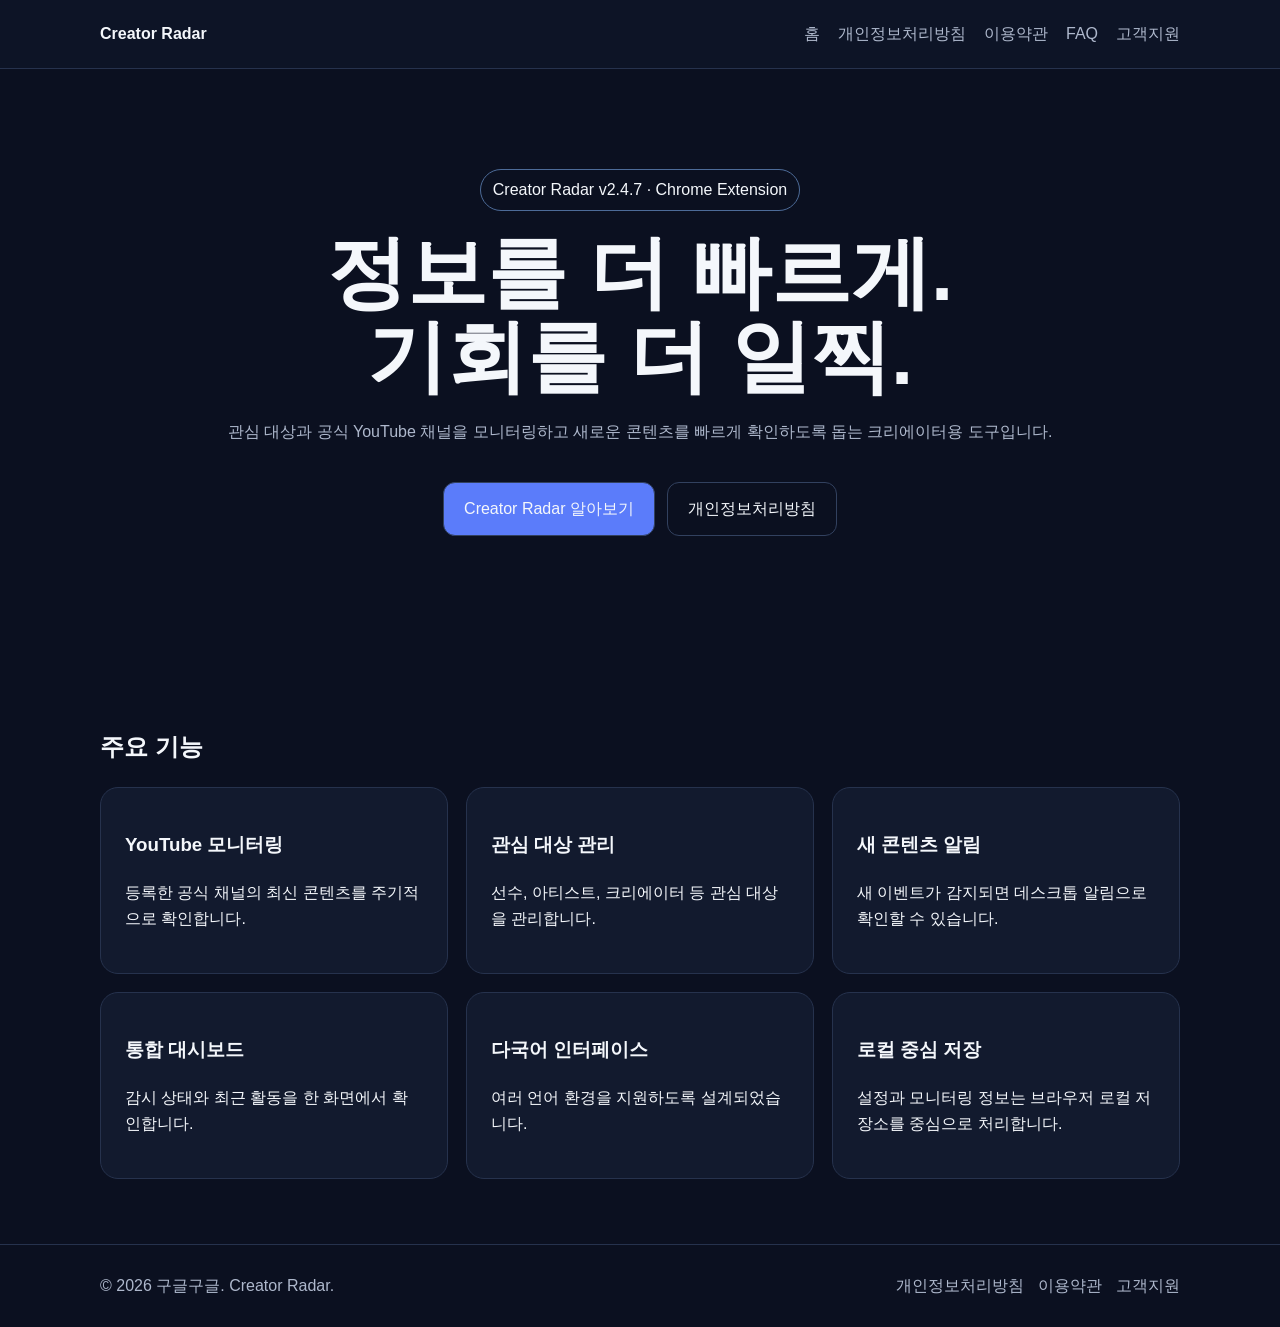
==== index.html @ c608281b "Add files via upload" ====
<!doctype html><html lang="ko"><head><meta charset="utf-8"><meta name="viewport" content="width=device-width,initial-scale=1"><meta name="description" content="Creator Radar 공식 홈페이지"><title>Creator Radar</title><link rel="stylesheet" href="assets/style.css"></head><body><header class="nav"><div class="container nav-inner"><a class="brand" href="index.html">Creator Radar</a><nav class="menu"><a href="index.html">홈</a><a href="privacy.html">개인정보처리방침</a><a href="terms.html">이용약관</a><a href="faq.html">FAQ</a><a href="support.html">고객지원</a></nav></div></header><main><section class="hero"><div class="container"><span class="badge">Creator Radar v2.4.7 · Chrome Extension</span><h1>정보를 더 빠르게.<br>기회를 더 일찍.</h1><p>관심 대상과 공식 YouTube 채널을 모니터링하고 새로운 콘텐츠를 빠르게 확인하도록 돕는 크리에이터용 도구입니다.</p><div class="actions"><a class="btn primary" href="support.html">Creator Radar 알아보기</a><a class="btn" href="privacy.html">개인정보처리방침</a></div></div></section><section class="section"><div class="container"><h2>주요 기능</h2><div class="grid"><div class="card"><h3>YouTube 모니터링</h3><p>등록한 공식 채널의 최신 콘텐츠를 주기적으로 확인합니다.</p></div><div class="card"><h3>관심 대상 관리</h3><p>선수, 아티스트, 크리에이터 등 관심 대상을 관리합니다.</p></div><div class="card"><h3>새 콘텐츠 알림</h3><p>새 이벤트가 감지되면 데스크톱 알림으로 확인할 수 있습니다.</p></div><div class="card"><h3>통합 대시보드</h3><p>감시 상태와 최근 활동을 한 화면에서 확인합니다.</p></div><div class="card"><h3>다국어 인터페이스</h3><p>여러 언어 환경을 지원하도록 설계되었습니다.</p></div><div class="card"><h3>로컬 중심 저장</h3><p>설정과 모니터링 정보는 브라우저 로컬 저장소를 중심으로 처리합니다.</p></div></div></div></section></main><footer class="footer"><div class="container footer-inner"><div>© 2026 구글구글. Creator Radar.</div><div class="small-links"><a href="privacy.html">개인정보처리방침</a><a href="terms.html">이용약관</a><a href="support.html">고객지원</a></div></div></footer></body></html>
---- assets/style.css ----
body{margin:0;font-family:Arial,sans-serif;background:#0b1020;color:#f4f7fb;line-height:1.65}a{color:inherit;text-decoration:none}.container{width:min(1080px,calc(100% - 36px));margin:auto}.nav{background:#0d1426;border-bottom:1px solid #26324d;position:sticky;top:0}.nav-inner{display:flex;justify-content:space-between;align-items:center;min-height:68px}.brand{font-weight:800}.menu{display:flex;gap:18px;color:#aeb8cc}.hero{text-align:center;padding:100px 0}.hero h1{font-size:clamp(2.6rem,7vw,5rem);line-height:1.05;margin:20px 0}.hero p,.lead,.content p,.content li{color:#aeb8cc}.badge{display:inline-block;padding:7px 12px;border:1px solid #4d6b98;border-radius:999px}.actions{margin-top:30px}.btn{display:inline-block;padding:13px 20px;border-radius:12px;margin:6px;border:1px solid #32415f}.primary{background:#5b7cfa}.section{padding:65px 0}.grid{display:grid;grid-template-columns:repeat(3,1fr);gap:18px}.card{background:#121a2e;border:1px solid #26324d;border-radius:18px;padding:24px}.content{max-width:850px;padding:70px 0}.content h1{font-size:clamp(2.2rem,5vw,4rem)}.content h2{margin-top:40px}.footer{border-top:1px solid #26324d;padding:28px 0;color:#aeb8cc}.footer-inner{display:flex;justify-content:space-between;gap:18px;flex-wrap:wrap}.small-links{display:flex;gap:14px;flex-wrap:wrap}@media(max-width:800px){.grid{grid-template-columns:1fr}.menu{display:none}}
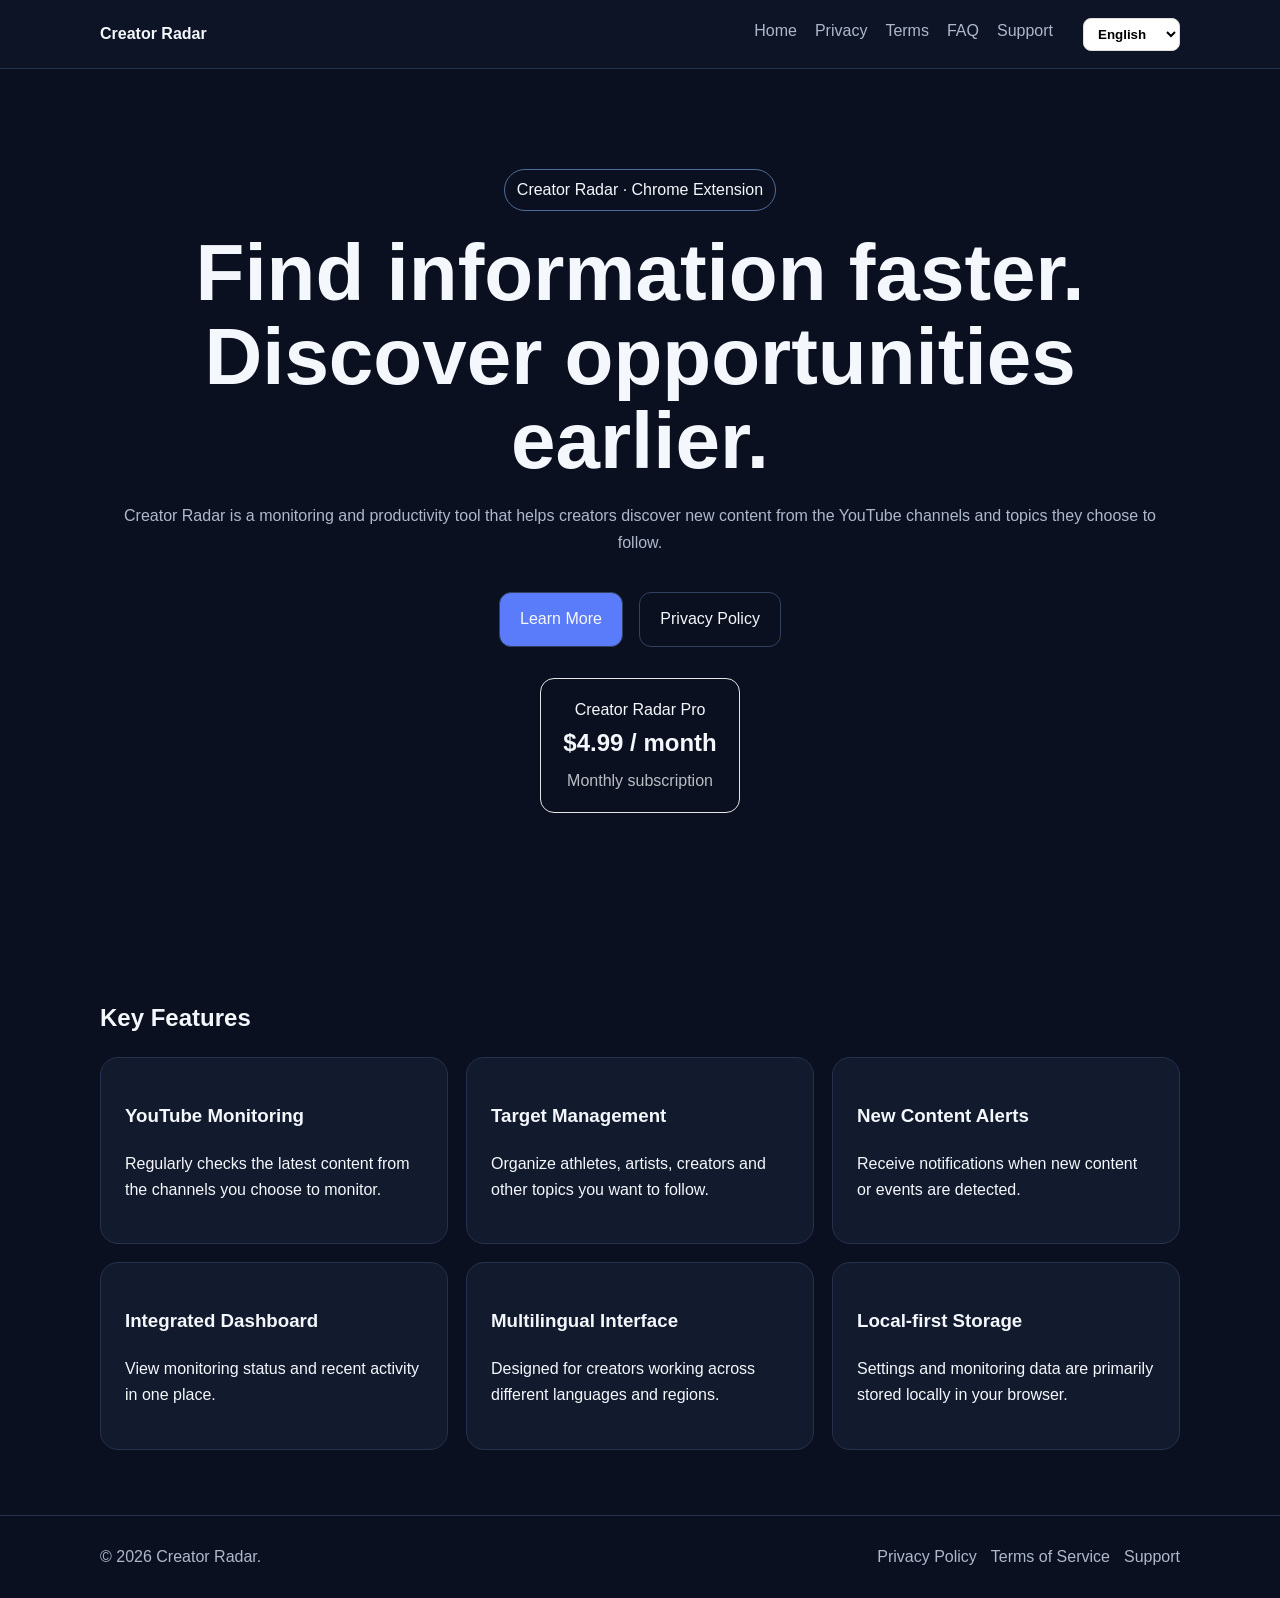
==== commit 19a7b0f3: "Update index.html" ====
--- a/index.html
+++ b/index.html
@@ -1 +1,607 @@
-<!doctype html><html lang="ko"><head><meta charset="utf-8"><meta name="viewport" content="width=device-width,initial-scale=1"><meta name="description" content="Creator Radar 공식 홈페이지"><title>Creator Radar</title><link rel="stylesheet" href="assets/style.css"></head><body><header class="nav"><div class="container nav-inner"><a class="brand" href="index.html">Creator Radar</a><nav class="menu"><a href="index.html">홈</a><a href="privacy.html">개인정보처리방침</a><a href="terms.html">이용약관</a><a href="faq.html">FAQ</a><a href="support.html">고객지원</a></nav></div></header><main><section class="hero"><div class="container"><span class="badge">Creator Radar v2.4.7 · Chrome Extension</span><h1>정보를 더 빠르게.<br>기회를 더 일찍.</h1><p>관심 대상과 공식 YouTube 채널을 모니터링하고 새로운 콘텐츠를 빠르게 확인하도록 돕는 크리에이터용 도구입니다.</p><div class="actions"><a class="btn primary" href="support.html">Creator Radar 알아보기</a><a class="btn" href="privacy.html">개인정보처리방침</a></div></div></section><section class="section"><div class="container"><h2>주요 기능</h2><div class="grid"><div class="card"><h3>YouTube 모니터링</h3><p>등록한 공식 채널의 최신 콘텐츠를 주기적으로 확인합니다.</p></div><div class="card"><h3>관심 대상 관리</h3><p>선수, 아티스트, 크리에이터 등 관심 대상을 관리합니다.</p></div><div class="card"><h3>새 콘텐츠 알림</h3><p>새 이벤트가 감지되면 데스크톱 알림으로 확인할 수 있습니다.</p></div><div class="card"><h3>통합 대시보드</h3><p>감시 상태와 최근 활동을 한 화면에서 확인합니다.</p></div><div class="card"><h3>다국어 인터페이스</h3><p>여러 언어 환경을 지원하도록 설계되었습니다.</p></div><div class="card"><h3>로컬 중심 저장</h3><p>설정과 모니터링 정보는 브라우저 로컬 저장소를 중심으로 처리합니다.</p></div></div></div></section></main><footer class="footer"><div class="container footer-inner"><div>© 2026 구글구글. Creator Radar.</div><div class="small-links"><a href="privacy.html">개인정보처리방침</a><a href="terms.html">이용약관</a><a href="support.html">고객지원</a></div></div></footer></body></html>+<!doctype html>
+<html lang="en">
+<head>
+<meta charset="utf-8">
+<meta name="viewport" content="width=device-width,initial-scale=1">
+
+<meta
+  name="description"
+  content="Creator Radar - Real-time information radar for creators">
+
+<title>Creator Radar</title>
+
+<link rel="stylesheet" href="assets/style.css">
+
+<style>
+.language-select{
+  margin-left:12px;
+  padding:7px 10px;
+  border:1px solid #ddd;
+  border-radius:8px;
+  background:#fff;
+  cursor:pointer;
+  font-weight:600;
+}
+
+.price-box{
+  margin-top:25px;
+  padding:18px 22px;
+  border:1px solid #e5e5e5;
+  border-radius:14px;
+  display:inline-block;
+}
+
+.price-box strong{
+  font-size:24px;
+}
+
+.price-sub{
+  margin-top:5px;
+  opacity:.75;
+}
+</style>
+
+</head>
+
+<body>
+
+<header class="nav">
+<div class="container nav-inner">
+
+<a class="brand" href="index.html">
+Creator Radar
+</a>
+
+<nav class="menu">
+
+<a href="index.html"
+data-en="Home"
+data-ko="홈"
+data-ja="ホーム"
+data-zh="首页"
+data-de="Startseite"
+data-fr="Accueil"
+data-ru="Главная">
+Home
+</a>
+
+<a href="privacy.html"
+data-en="Privacy"
+data-ko="개인정보"
+data-ja="プライバシー"
+data-zh="隐私"
+data-de="Datenschutz"
+data-fr="Confidentialité"
+data-ru="Конфиденциальность">
+Privacy
+</a>
+
+<a href="terms.html"
+data-en="Terms"
+data-ko="이용약관"
+data-ja="利用規約"
+data-zh="条款"
+data-de="Bedingungen"
+data-fr="Conditions"
+data-ru="Условия">
+Terms
+</a>
+
+<a href="faq.html">
+FAQ
+</a>
+
+<a href="support.html"
+data-en="Support"
+data-ko="고객지원"
+data-ja="サポート"
+data-zh="支持"
+data-de="Support"
+data-fr="Assistance"
+data-ru="Поддержка">
+Support
+</a>
+
+<select
+id="languageSelect"
+class="language-select"
+aria-label="Language">
+
+<option value="en">English</option>
+<option value="ko">한국어</option>
+<option value="ja">日本語</option>
+<option value="zh">中文</option>
+<option value="de">Deutsch</option>
+<option value="fr">Français</option>
+<option value="ru">Русский</option>
+
+</select>
+
+</nav>
+</div>
+</header>
+
+
+<main>
+
+<section class="hero">
+
+<div class="container">
+
+<span class="badge">
+Creator Radar · Chrome Extension
+</span>
+
+<h1
+data-en="Find information faster.<br>Discover opportunities earlier."
+data-ko="정보를 더 빠르게.<br>기회를 더 일찍."
+data-ja="情報をもっと速く。<br>チャンスをもっと早く。"
+data-zh="更快发现信息。<br>更早发现机会。"
+data-de="Informationen schneller finden.<br>Chancen früher entdecken."
+data-fr="Trouvez l'information plus vite.<br>Découvrez les opportunités plus tôt."
+data-ru="Находите информацию быстрее.<br>Замечайте возможности раньше.">
+
+Find information faster.<br>
+Discover opportunities earlier.
+
+</h1>
+
+
+<p
+data-en="Creator Radar is a monitoring and productivity tool that helps creators discover new content from the YouTube channels and topics they choose to follow."
+
+data-ko="Creator Radar는 관심 대상과 YouTube 채널을 모니터링하여 새로운 콘텐츠를 빠르게 발견할 수 있도록 돕는 크리에이터용 생산성 도구입니다."
+
+data-ja="Creator Radarは、選択したYouTubeチャンネルやトピックを監視し、新しいコンテンツを素早く発見できるクリエイター向けツールです。"
+
+data-zh="Creator Radar 是一款面向创作者的监控与效率工具，可帮助您快速发现关注的 YouTube 频道和主题的新内容。"
+
+data-de="Creator Radar ist ein Monitoring- und Produktivitätstool, mit dem Creator neue Inhalte aus ausgewählten YouTube-Kanälen und Themen schneller entdecken können."
+
+data-fr="Creator Radar est un outil de surveillance et de productivité qui aide les créateurs à découvrir rapidement les nouveaux contenus des chaînes YouTube et sujets qu'ils suivent."
+
+data-ru="Creator Radar — это инструмент мониторинга и продуктивности, который помогает авторам быстрее находить новый контент в выбранных YouTube-каналах и темах.">
+
+Creator Radar is a monitoring and productivity tool that helps creators discover new content from the YouTube channels and topics they choose to follow.
+
+</p>
+
+
+<div class="actions">
+
+<a class="btn primary"
+href="support.html"
+
+data-en="Learn More"
+data-ko="자세히 보기"
+data-ja="詳しく見る"
+data-zh="了解更多"
+data-de="Mehr erfahren"
+data-fr="En savoir plus"
+data-ru="Подробнее">
+
+Learn More
+</a>
+
+
+<a class="btn"
+href="privacy.html"
+
+data-en="Privacy Policy"
+data-ko="개인정보처리방침"
+data-ja="プライバシーポリシー"
+data-zh="隐私政策"
+data-de="Datenschutzerklärung"
+data-fr="Politique de confidentialité"
+data-ru="Политика конфиденциальности">
+
+Privacy Policy
+</a>
+
+</div>
+
+
+<div class="price-box">
+
+<div
+data-en="Creator Radar Pro"
+data-ko="Creator Radar Pro"
+data-ja="Creator Radar Pro"
+data-zh="Creator Radar Pro"
+data-de="Creator Radar Pro"
+data-fr="Creator Radar Pro"
+data-ru="Creator Radar Pro">
+
+Creator Radar Pro
+</div>
+
+<strong>$4.99 / month</strong>
+
+<div class="price-sub"
+
+data-en="Monthly subscription"
+data-ko="월간 구독"
+data-ja="月額サブスクリプション"
+data-zh="每月订阅"
+data-de="Monatliches Abonnement"
+data-fr="Abonnement mensuel"
+data-ru="Ежемесячная подписка">
+
+Monthly subscription
+
+</div>
+
+</div>
+
+</div>
+</section>
+
+
+
+<section class="section">
+<div class="container">
+
+<h2
+data-en="Key Features"
+data-ko="주요 기능"
+data-ja="主な機能"
+data-zh="主要功能"
+data-de="Hauptfunktionen"
+data-fr="Fonctionnalités principales"
+data-ru="Основные функции">
+
+Key Features
+</h2>
+
+
+<div class="grid">
+
+
+<div class="card">
+
+<h3
+data-en="YouTube Monitoring"
+data-ko="YouTube 모니터링"
+data-ja="YouTube モニタリング"
+data-zh="YouTube 监控"
+data-de="YouTube-Monitoring"
+data-fr="Surveillance YouTube"
+data-ru="Мониторинг YouTube">
+
+YouTube Monitoring
+</h3>
+
+<p
+data-en="Regularly checks the latest content from the channels you choose to monitor."
+
+data-ko="등록한 채널의 최신 콘텐츠를 주기적으로 확인합니다."
+
+data-ja="登録したチャンネルの最新コンテンツを定期的に確認します。"
+
+data-zh="定期检查您所关注频道的最新内容。"
+
+data-de="Überprüft regelmäßig neue Inhalte der von Ihnen ausgewählten Kanäle."
+
+data-fr="Vérifie régulièrement les nouveaux contenus des chaînes que vous choisissez de suivre."
+
+data-ru="Регулярно проверяет новый контент выбранных вами каналов.">
+
+Regularly checks the latest content from the channels you choose to monitor.
+
+</p>
+
+</div>
+
+
+
+<div class="card">
+
+<h3
+data-en="Target Management"
+data-ko="관심 대상 관리"
+data-ja="ターゲット管理"
+data-zh="关注对象管理"
+data-de="Zielverwaltung"
+data-fr="Gestion des sujets"
+data-ru="Управление целями">
+
+Target Management
+</h3>
+
+<p
+data-en="Organize athletes, artists, creators and other topics you want to follow."
+
+data-ko="선수, 아티스트, 크리에이터 등 관심 대상을 관리할 수 있습니다."
+
+data-ja="選手、アーティスト、クリエイターなどの対象を管理できます。"
+
+data-zh="管理运动员、艺人、创作者以及其他您感兴趣的主题。"
+
+data-de="Organisieren Sie Sportler, Künstler, Creator und andere Themen, denen Sie folgen möchten."
+
+data-fr="Organisez les sportifs, artistes, créateurs et autres sujets que vous souhaitez suivre."
+
+data-ru="Организуйте спортсменов, артистов, авторов и другие интересующие вас темы.">
+
+Organize athletes, artists, creators and other topics you want to follow.
+
+</p>
+
+</div>
+
+
+
+<div class="card">
+
+<h3
+data-en="New Content Alerts"
+data-ko="새 콘텐츠 알림"
+data-ja="新着コンテンツ通知"
+data-zh="新内容提醒"
+data-de="Benachrichtigungen"
+data-fr="Alertes de nouveau contenu"
+data-ru="Уведомления о новом контенте">
+
+New Content Alerts
+</h3>
+
+<p
+data-en="Receive notifications when new content or events are detected."
+
+data-ko="새로운 콘텐츠나 이벤트가 감지되면 알림을 받을 수 있습니다."
+
+data-ja="新しいコンテンツやイベントが検出されると通知を受け取れます。"
+
+data-zh="检测到新内容或事件时接收通知。"
+
+data-de="Erhalten Sie Benachrichtigungen, wenn neue Inhalte oder Ereignisse erkannt werden."
+
+data-fr="Recevez des notifications lorsque de nouveaux contenus ou événements sont détectés."
+
+data-ru="Получайте уведомления при обнаружении нового контента или событий.">
+
+Receive notifications when new content or events are detected.
+
+</p>
+
+</div>
+
+
+
+<div class="card">
+
+<h3
+data-en="Integrated Dashboard"
+data-ko="통합 대시보드"
+data-ja="統合ダッシュボード"
+data-zh="综合仪表板"
+data-de="Integriertes Dashboard"
+data-fr="Tableau de bord intégré"
+data-ru="Единая панель управления">
+
+Integrated Dashboard
+</h3>
+
+<p
+data-en="View monitoring status and recent activity in one place."
+
+data-ko="모니터링 상태와 최근 활동을 한 화면에서 확인할 수 있습니다."
+
+data-ja="モニタリング状況と最近のアクティビティを一つの画面で確認できます。"
+
+data-zh="在一个页面中查看监控状态和最近活动。"
+
+data-de="Überblicken Sie Monitoring-Status und aktuelle Aktivitäten an einem Ort."
+
+data-fr="Consultez l'état de la surveillance et l'activité récente depuis un seul écran."
+
+data-ru="Просматривайте статус мониторинга и последние действия в одном месте.">
+
+View monitoring status and recent activity in one place.
+
+</p>
+
+</div>
+
+
+
+<div class="card">
+
+<h3
+data-en="Multilingual Interface"
+data-ko="다국어 인터페이스"
+data-ja="多言語インターフェース"
+data-zh="多语言界面"
+data-de="Mehrsprachige Oberfläche"
+data-fr="Interface multilingue"
+data-ru="Многоязычный интерфейс">
+
+Multilingual Interface
+</h3>
+
+<p
+data-en="Designed for creators working across different languages and regions."
+
+data-ko="여러 언어와 지역에서 활동하는 크리에이터를 지원합니다."
+
+data-ja="さまざまな言語や地域で活動するクリエイターをサポートします。"
+
+data-zh="为使用不同语言、面向不同地区的创作者而设计。"
+
+data-de="Für Creator entwickelt, die in verschiedenen Sprachen und Regionen arbeiten."
+
+data-fr="Conçu pour les créateurs travaillant dans différentes langues et régions."
+
+data-ru="Создан для авторов, работающих с разными языками и регионами.">
+
+Designed for creators working across different languages and regions.
+
+</p>
+
+</div>
+
+
+
+<div class="card">
+
+<h3
+data-en="Local-first Storage"
+data-ko="로컬 중심 저장"
+data-ja="ローカル中心の保存"
+data-zh="本地优先存储"
+data-de="Lokale Datenspeicherung"
+data-fr="Stockage local"
+data-ru="Локальное хранение">
+
+Local-first Storage
+</h3>
+
+<p
+data-en="Settings and monitoring data are primarily stored locally in your browser."
+
+data-ko="설정과 모니터링 정보는 주로 브라우저에 로컬로 저장됩니다."
+
+data-ja="設定やモニタリング情報は主にブラウザ内にローカル保存されます。"
+
+data-zh="设置和监控信息主要存储在您的浏览器本地。"
+
+data-de="Einstellungen und Monitoring-Daten werden hauptsächlich lokal in Ihrem Browser gespeichert."
+
+data-fr="Les paramètres et données de surveillance sont principalement stockés localement dans votre navigateur."
+
+data-ru="Настройки и данные мониторинга в основном хранятся локально в вашем браузере.">
+
+Settings and monitoring data are primarily stored locally in your browser.
+
+</p>
+
+</div>
+
+</div>
+</div>
+</section>
+
+</main>
+
+
+
+<footer class="footer">
+
+<div class="container footer-inner">
+
+<div>
+© 2026 Creator Radar.
+</div>
+
+<div class="small-links">
+
+<a href="privacy.html"
+data-en="Privacy Policy"
+data-ko="개인정보처리방침"
+data-ja="プライバシーポリシー"
+data-zh="隐私政策"
+data-de="Datenschutzerklärung"
+data-fr="Politique de confidentialité"
+data-ru="Политика конфиденциальности">
+
+Privacy Policy
+</a>
+
+
+<a href="terms.html"
+data-en="Terms of Service"
+data-ko="이용약관"
+data-ja="利用規約"
+data-zh="服务条款"
+data-de="Nutzungsbedingungen"
+data-fr="Conditions d'utilisation"
+data-ru="Условия использования">
+
+Terms of Service
+</a>
+
+
+<a href="support.html"
+data-en="Support"
+data-ko="고객지원"
+data-ja="サポート"
+data-zh="支持"
+data-de="Support"
+data-fr="Assistance"
+data-ru="Поддержка">
+
+Support
+</a>
+
+</div>
+</div>
+
+</footer>
+
+
+
+<script>
+
+const supportedLanguages =
+["en","ko","ja","zh","de","fr","ru"];
+
+function setLanguage(lang){
+
+if(!supportedLanguages.includes(lang)){
+lang = "en";
+}
+
+document.documentElement.lang = lang;
+
+document
+.querySelectorAll("[data-en]")
+.forEach(function(element){
+
+const translated =
+element.getAttribute("data-" + lang);
+
+if(translated){
+element.innerHTML = translated;
+}
+
+});
+
+document.getElementById("languageSelect").value = lang;
+
+localStorage.setItem(
+"creatorRadarWebsiteLanguage",
+lang
+);
+
+}
+
+
+document
+.getElementById("languageSelect")
+.addEventListener("change",function(){
+
+setLanguage(this.value);
+
+});
+
+
+const savedLanguage =
+localStorage.getItem(
+"creatorRadarWebsiteLanguage"
+);
+
+if(savedLanguage &&
+supportedLanguages.includes(savedLanguage)){
+
+setLanguage(savedLanguage);
+
+}else{
+
+setLanguage("en");
+
+}
+
+</script>
+
+</body>
+</html>
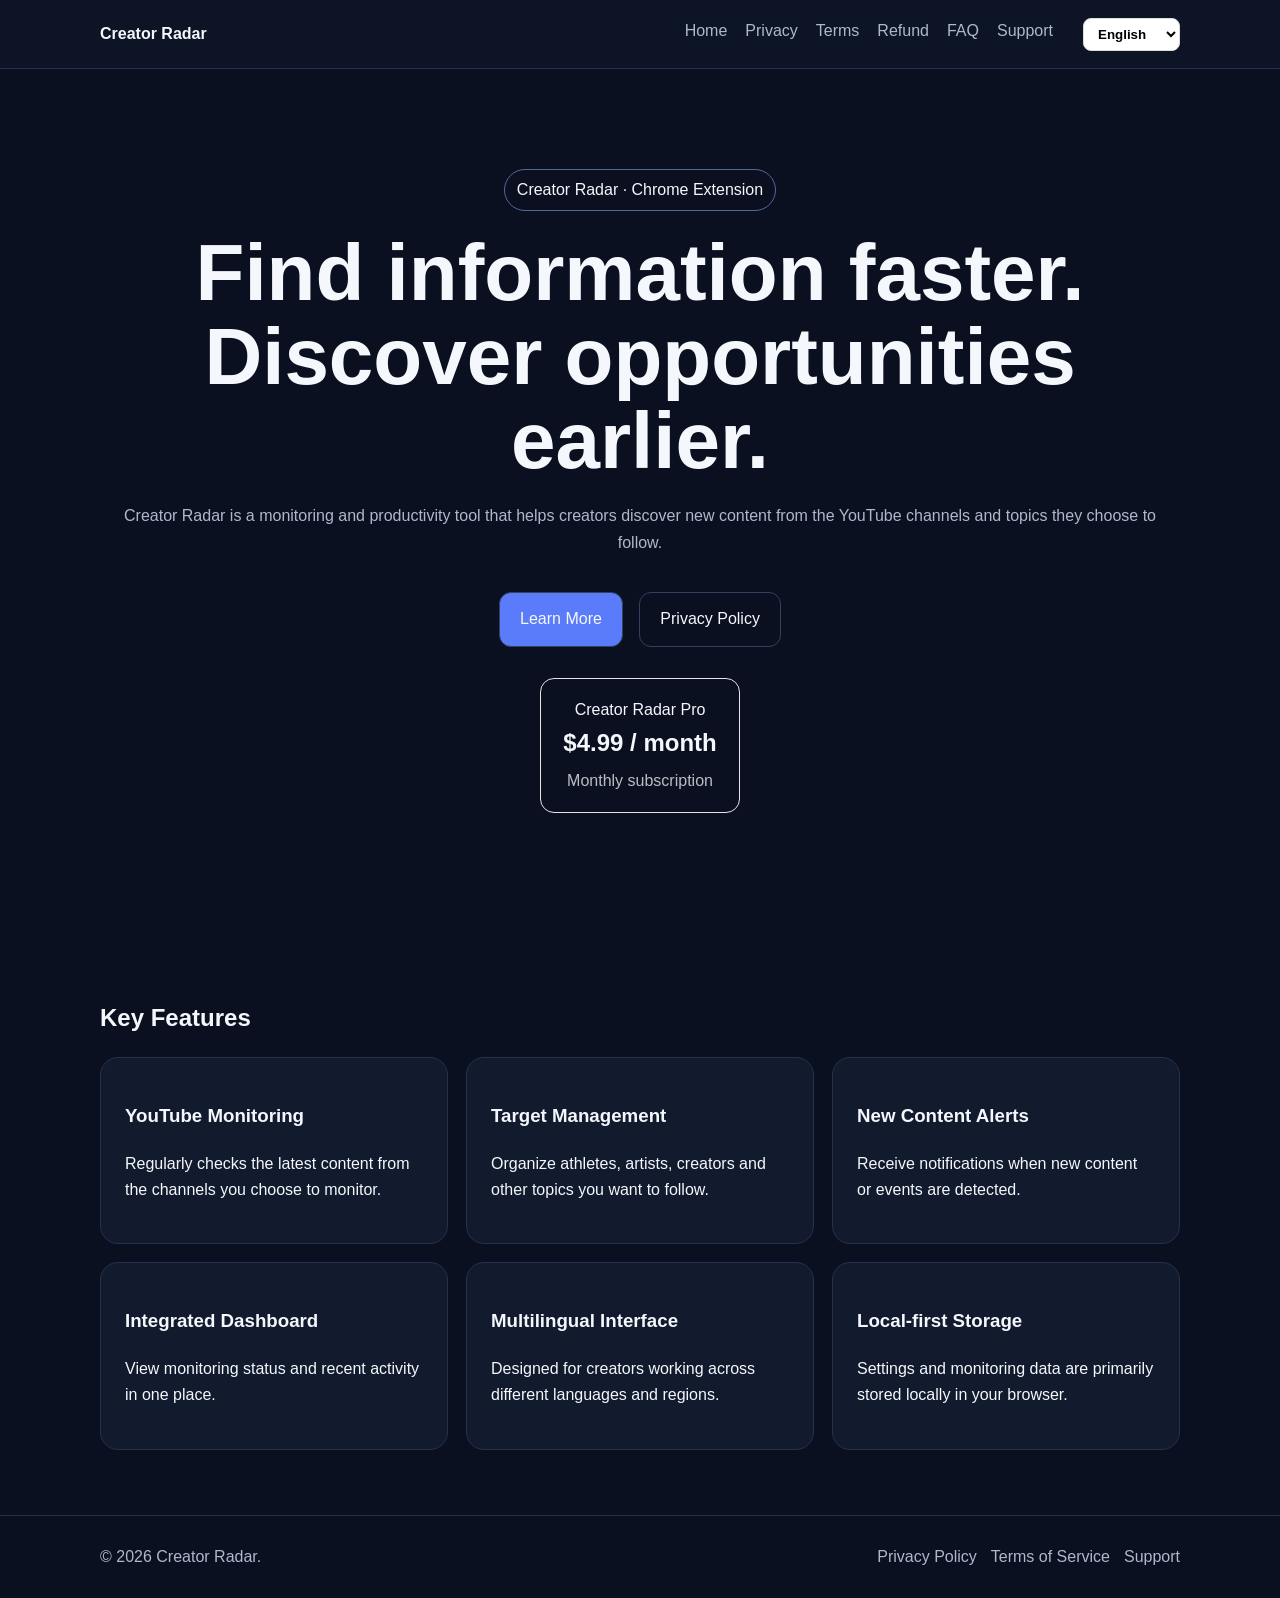
==== commit f708033d: "Update index.html" ====
--- a/index.html
+++ b/index.html
@@ -85,6 +85,15 @@
 data-fr="Conditions"
 data-ru="Условия">
 Terms
+<a href="refund.html"
+data-en="Refund"
+data-ko="환불정책"
+data-ja="返金"
+data-zh="退款"
+data-de="Rückerstattung"
+data-fr="Remboursement"
+data-ru="Возврат">
+Refund
 </a>
 
 <a href="faq.html">
